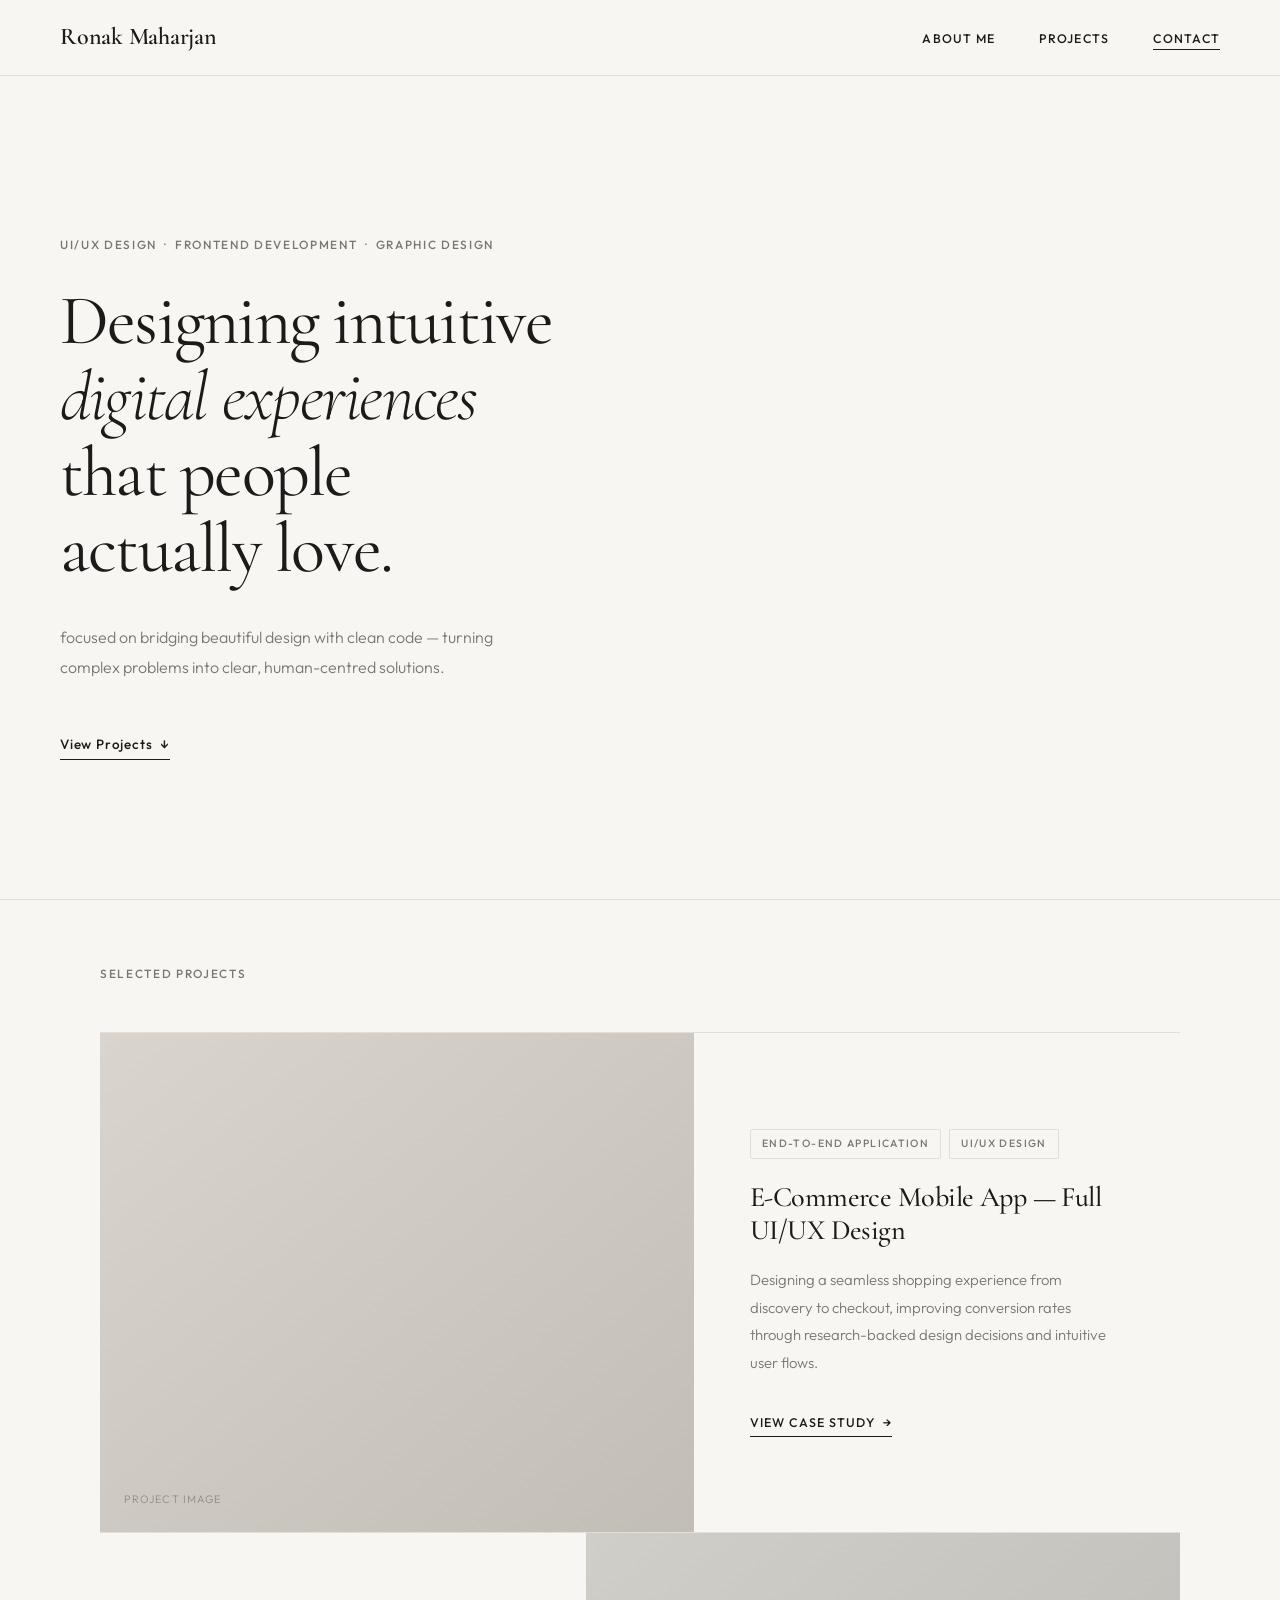
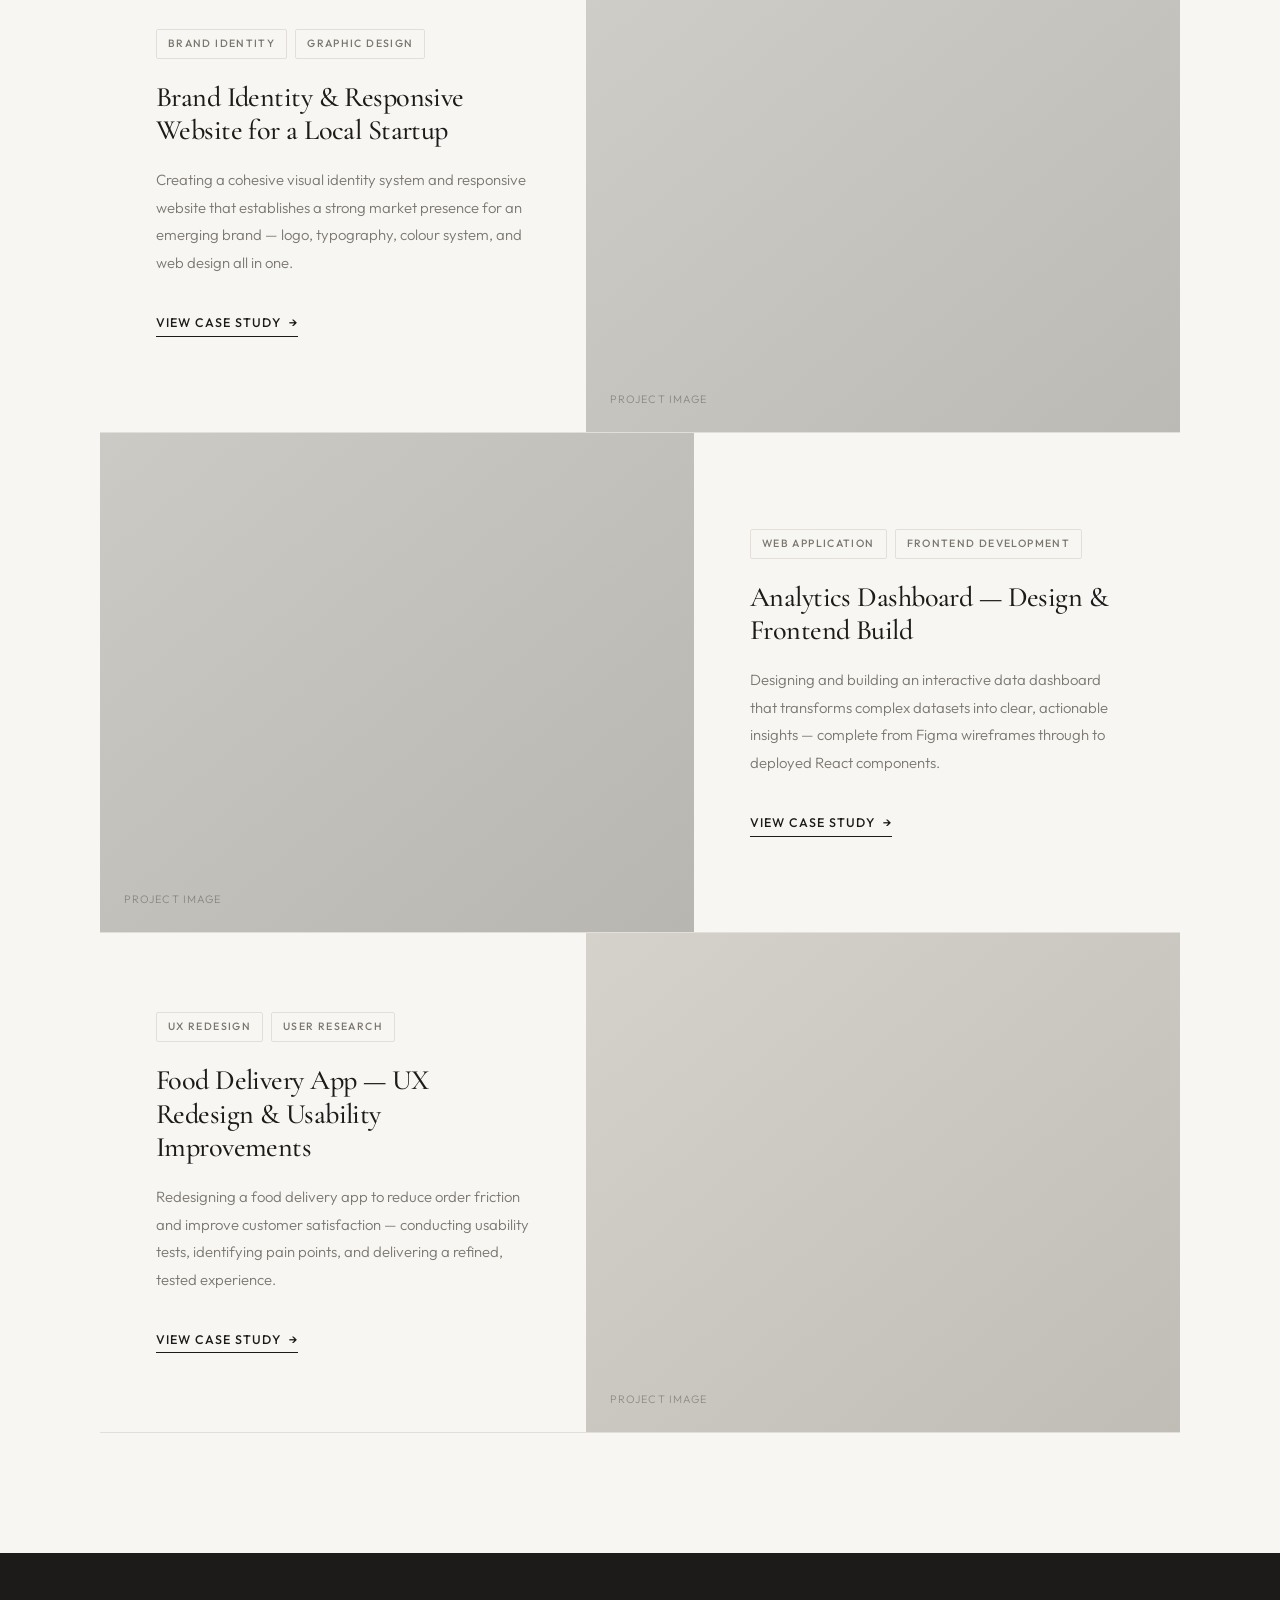
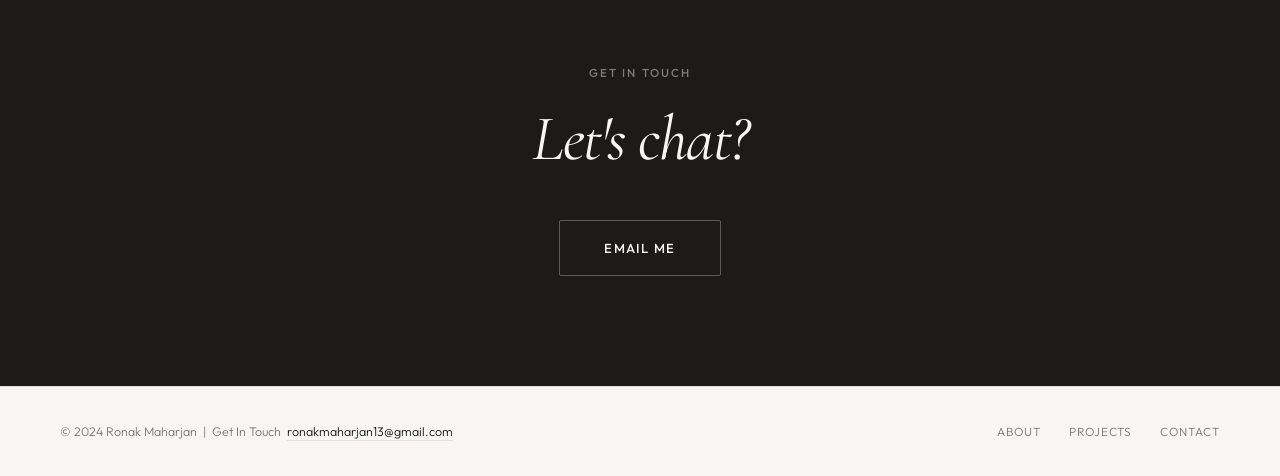
==== index.html @ 2ec07460 "Initial Commit" ====
<!DOCTYPE html>
<html lang="en">
<head>
  <meta charset="UTF-8" />
  <meta name="viewport" content="width=device-width, initial-scale=1.0" />
  <meta name="description" content="Portfolio of Ronak Maharjan — UI/UX Designer, Frontend Developer & Graphic Designer." />
  <title>Ronak Maharjan | UI/UX Designer & Frontend Developer</title>
  <link rel="preconnect" href="https://fonts.googleapis.com" />
  <link rel="preconnect" href="https://fonts.gstatic.com" crossorigin />
  <link href="https://fonts.googleapis.com/css2?family=Cormorant+Garamond:ital,wght@0,300;0,400;0,500;0,600;1,300;1,400;1,500&family=Outfit:wght@300;400;500;600&display=swap" rel="stylesheet" />
  <link rel="stylesheet" href="css/style.css" />
</head>
<body>

  <!-- NAVBAR -->
  <nav class="navbar">
    <a href="index.html" class="nav-logo">Ronak Maharjan</a>
    <ul class="nav-links">
      <li><a href="about.html">About Me</a></li>
      <li><a href="projects.html">Projects</a></li>
      <li><a href="mailto:ronakmaharjan13@gmail.com" class="nav-contact">Contact</a></li>
    </ul>
    <button class="hamburger" id="hamburger" aria-label="Toggle menu">
      <span></span><span></span><span></span>
    </button>
  </nav>

  <!-- MOBILE MENU -->
  <div class="mobile-menu" id="mobileMenu" role="dialog" aria-label="Navigation">
    <a href="about.html">About Me</a>
    <a href="projects.html">Projects</a>
    <a href="mailto:ronakmaharjan13@gmail.com">Contact</a>
  </div>

  <!-- HERO -->
  <section class="hero">
    <div class="hero-inner">
      <p class="hero-eyebrow">UI/UX Design &nbsp;·&nbsp; Frontend Development &nbsp;·&nbsp; Graphic Design</p>
      <h1 class="hero-title">
        Designing intuitive<br>
        <em>digital experiences</em><br>
        that people<br>
        actually love.
      </h1>
      <p class="hero-subtitle">
        focused on bridging beautiful design with clean code — turning complex problems into clear, human-centred solutions.
      </p>
      <a href="#projects" class="hero-cta">View Projects &nbsp;↓</a>
    </div>
  </section>

  <!-- PROJECTS -->
  <section class="projects-section" id="projects">
    <p class="section-label fade-up">Selected Projects</p>

    <!-- Project 1 -->
    <div class="project-card fade-up">
      <div class="project-image">
        <!-- REPLACE: <img src="assets/images/project-1.jpg" alt="E-Commerce App"> -->
        <div class="img-ph ph-1"><span>Project Image</span></div>
      </div>
      <div class="project-info">
        <ul class="project-tags">
          <li>End-to-End Application</li>
          <li>UI/UX Design</li>
        </ul>
        <h2><a href="#">E-Commerce Mobile App — Full UI/UX Design</a></h2>
        <p>Designing a seamless shopping experience from discovery to checkout, improving conversion rates through research-backed design decisions and intuitive user flows.</p>
        <a href="#" class="view-link">View Case Study &nbsp;→</a>
      </div>
    </div>

    <!-- Project 2 (reversed) -->
    <div class="project-card reverse fade-up">
      <div class="project-image">
        <!-- REPLACE: <img src="assets/images/project-2.jpg" alt="Brand Identity"> -->
        <div class="img-ph ph-2"><span>Project Image</span></div>
      </div>
      <div class="project-info">
        <ul class="project-tags">
          <li>Brand Identity</li>
          <li>Graphic Design</li>
        </ul>
        <h2><a href="#">Brand Identity &amp; Responsive Website for a Local Startup</a></h2>
        <p>Creating a cohesive visual identity system and responsive website that establishes a strong market presence for an emerging brand — logo, typography, colour system, and web design all in one.</p>
        <a href="#" class="view-link">View Case Study &nbsp;→</a>
      </div>
    </div>

    <!-- Project 3 -->
    <div class="project-card fade-up">
      <div class="project-image">
        <!-- REPLACE: <img src="assets/images/project-3.jpg" alt="Dashboard"> -->
        <div class="img-ph ph-3"><span>Project Image</span></div>
      </div>
      <div class="project-info">
        <ul class="project-tags">
          <li>Web Application</li>
          <li>Frontend Development</li>
        </ul>
        <h2><a href="#">Analytics Dashboard — Design &amp; Frontend Build</a></h2>
        <p>Designing and building an interactive data dashboard that transforms complex datasets into clear, actionable insights — complete from Figma wireframes through to deployed React components.</p>
        <a href="#" class="view-link">View Case Study &nbsp;→</a>
      </div>
    </div>

    <!-- Project 4 (reversed) -->
    <div class="project-card reverse fade-up">
      <div class="project-image">
        <!-- REPLACE: <img src="assets/images/project-4.jpg" alt="Food App"> -->
        <div class="img-ph ph-4"><span>Project Image</span></div>
      </div>
      <div class="project-info">
        <ul class="project-tags">
          <li>UX Redesign</li>
          <li>User Research</li>
        </ul>
        <h2><a href="#">Food Delivery App — UX Redesign &amp; Usability Improvements</a></h2>
        <p>Redesigning a food delivery app to reduce order friction and improve customer satisfaction — conducting usability tests, identifying pain points, and delivering a refined, tested experience.</p>
        <a href="#" class="view-link">View Case Study &nbsp;→</a>
      </div>
    </div>
  </section>

  <!-- LET'S CHAT -->
  <section class="chat-section">
    <p class="chat-eyebrow fade-up">Get In Touch</p>
    <h2 class="chat-heading fade-up">Let's chat?</h2>
    <a href="mailto:ronakmaharjan13@gmail.com" class="btn-chat fade-up">Email Me</a>
  </section>

  <!-- FOOTER -->
  <footer class="site-footer">
    <p>© 2024 Ronak Maharjan &nbsp;|&nbsp; Get In Touch &nbsp;<a href="mailto:ronakmaharjan13@gmail.com">ronakmaharjan13@gmail.com</a></p>
    <nav class="footer-nav" aria-label="Footer navigation">
      <a href="about.html">About</a>
      <a href="projects.html">Projects</a>
      <a href="mailto:ronakmaharjan13@gmail.com">Contact</a>
    </nav>
  </footer>

  <script src="js/main.js"></script>
</body>
</html>
---- css/style.css ----
/* ================================================================
   PORTFOLIO — Your Name | UI/UX Designer & Frontend Developer
   style.css
================================================================ */

/* ── CSS Variables ── */
:root {
  --bg:           #F8F6F3;
  --bg-alt:       #EFECE7;
  --text:         #1C1B19;
  --text-muted:   #7A776F;
  --border:       #E3DED7;
  --white:        #FFFFFF;

  --font-display: 'Cormorant Garamond', Georgia, serif;
  --font-body:    'Outfit', sans-serif;

  --nav-h:        76px;
  --max-w:        1200px;
  --section-gap:  120px;
  --ease:         cubic-bezier(0.25, 0.46, 0.45, 0.94);
  --transition:   0.35s cubic-bezier(0.25, 0.46, 0.45, 0.94);
}

/* ================================================================
   RESET & BASE
================================================================ */
*, *::before, *::after { margin: 0; padding: 0; box-sizing: border-box; }
html { scroll-behavior: smooth; font-size: 16px; }
body {
  background-color: var(--bg);
  color: var(--text);
  font-family: var(--font-body);
  font-weight: 300;
  line-height: 1.7;
  overflow-x: hidden;
  -webkit-font-smoothing: antialiased;
}
img { display: block; max-width: 100%; height: auto; }
a { color: inherit; text-decoration: none; }
ul { list-style: none; }
::selection { background: var(--text); color: var(--bg); }
::-webkit-scrollbar { width: 5px; }
::-webkit-scrollbar-track { background: var(--bg); }
::-webkit-scrollbar-thumb { background: var(--border); border-radius: 3px; }

/* ================================================================
   SCROLL ANIMATION CLASSES
================================================================ */
.fade-up {
  opacity: 0;
  transform: translateY(36px);
  transition: opacity 0.75s var(--ease), transform 0.75s var(--ease);
}
.fade-up.visible { opacity: 1; transform: translateY(0); }

.fade-in {
  opacity: 0;
  transition: opacity 0.85s ease;
}
.fade-in.visible { opacity: 1; }

/* Stagger delays for children */
.stagger > *:nth-child(1) { transition-delay: 0s; }
.stagger > *:nth-child(2) { transition-delay: 0.1s; }
.stagger > *:nth-child(3) { transition-delay: 0.2s; }
.stagger > *:nth-child(4) { transition-delay: 0.3s; }

/* ================================================================
   NAVBAR
================================================================ */
.navbar {
  position: fixed;
  top: 0; left: 0; right: 0;
  height: var(--nav-h);
  display: flex;
  align-items: center;
  justify-content: space-between;
  padding: 0 60px;
  background: rgba(248, 246, 243, 0.93);
  backdrop-filter: blur(14px);
  -webkit-backdrop-filter: blur(14px);
  border-bottom: 1px solid var(--border);
  z-index: 999;
  transition: box-shadow 0.3s;
}
.navbar.scrolled { box-shadow: 0 2px 28px rgba(0,0,0,0.05); }

.nav-logo {
  font-family: var(--font-display);
  font-size: 1.5rem;
  font-weight: 600;
  letter-spacing: -0.01em;
  color: var(--text);
  transition: opacity var(--transition);
}
.nav-logo:hover { opacity: 0.55; }

.nav-links {
  display: flex;
  align-items: center;
  gap: 44px;
}
.nav-links a {
  font-size: 0.775rem;
  font-weight: 500;
  letter-spacing: 0.1em;
  text-transform: uppercase;
  color: var(--text);
  position: relative;
  padding-bottom: 3px;
}
.nav-links a::after {
  content: '';
  position: absolute;
  bottom: 0; left: 0;
  width: 0; height: 1px;
  background: var(--text);
  transition: width var(--transition);
}
.nav-links a:hover::after,
.nav-links a.active::after { width: 100%; }

.nav-contact {
  border-bottom: 1px solid var(--text) !important;
}
.nav-contact::after { display: none !important; }
.nav-contact:hover { opacity: 0.55; }

/* Hamburger */
.hamburger {
  display: none;
  flex-direction: column;
  gap: 5px;
  background: none;
  border: none;
  cursor: pointer;
  padding: 6px;
  z-index: 1001;
}
.hamburger span {
  display: block;
  width: 24px; height: 1.5px;
  background: var(--text);
  transition: var(--transition);
  transform-origin: center;
}
.hamburger.open span:nth-child(1) { transform: translateY(6.5px) rotate(45deg); }
.hamburger.open span:nth-child(2) { opacity: 0; transform: scaleX(0); }
.hamburger.open span:nth-child(3) { transform: translateY(-6.5px) rotate(-45deg); }

/* Mobile Menu */
.mobile-menu {
  position: fixed;
  top: var(--nav-h); left: 0; right: 0; bottom: 0;
  background: var(--bg);
  display: flex;
  align-items: center;
  justify-content: center;
  flex-direction: column;
  gap: 32px;
  z-index: 998;
  opacity: 0;
  pointer-events: none;
  transform: translateY(-10px);
  transition: opacity 0.3s, transform 0.3s;
}
.mobile-menu.open { opacity: 1; pointer-events: all; transform: translateY(0); }
.mobile-menu a {
  font-family: var(--font-display);
  font-size: 2.6rem;
  font-weight: 500;
  color: var(--text);
  letter-spacing: -0.02em;
  transition: opacity var(--transition);
}
.mobile-menu a:hover { opacity: 0.35; }

/* ================================================================
   HOME — HERO
================================================================ */
.hero {
  min-height: 100vh;
  padding-top: var(--nav-h);
  display: flex;
  align-items: center;
  padding-left: 60px;
  padding-right: 60px;
  border-bottom: 1px solid var(--border);
}
.hero-inner {
  max-width: var(--max-w);
  width: 100%;
  margin: 0 auto;
  padding: 80px 0 60px;
}
.hero-eyebrow {
  font-size: 0.74rem;
  font-weight: 500;
  letter-spacing: 0.14em;
  text-transform: uppercase;
  color: var(--text-muted);
  margin-bottom: 28px;
  opacity: 0;
  animation: heroIn 0.85s 0.1s forwards;
}
.hero-title {
  font-family: var(--font-display);
  font-size: clamp(2.8rem, 5.5vw, 5.2rem);
  font-weight: 400;
  line-height: 1.08;
  letter-spacing: -0.025em;
  color: var(--text);
  margin-bottom: 36px;
  max-width: 840px;
  opacity: 0;
  animation: heroIn 0.9s 0.25s forwards;
}
.hero-title em { font-style: italic; font-weight: 300; }

.hero-subtitle {
  font-size: 1rem;
  font-weight: 300;
  color: var(--text-muted);
  max-width: 460px;
  line-height: 1.85;
  margin-bottom: 48px;
  opacity: 0;
  animation: heroIn 0.9s 0.42s forwards;
}
.hero-cta {
  display: inline-flex;
  align-items: center;
  gap: 10px;
  font-size: 0.84rem;
  font-weight: 500;
  letter-spacing: 0.06em;
  color: var(--text);
  border-bottom: 1px solid var(--text);
  padding-bottom: 3px;
  transition: gap var(--transition), opacity var(--transition);
  opacity: 0;
  animation: heroIn 0.9s 0.58s forwards;
}
.hero-cta:hover { gap: 20px; opacity: 0.5; }

@keyframes heroIn {
  from { opacity: 0; transform: translateY(22px); }
  to   { opacity: 1; transform: translateY(0); }
}

/* ================================================================
   PROJECTS SECTION  (used on index + projects page)
================================================================ */
.projects-section {
  max-width: var(--max-w);
  margin: 0 auto;
  padding: 0 60px var(--section-gap);
}
.section-label {
  font-size: 0.74rem;
  font-weight: 500;
  letter-spacing: 0.14em;
  text-transform: uppercase;
  color: var(--text-muted);
  padding: 64px 0 48px;
  border-bottom: 1px solid var(--border);
}

/* ── Project Card ── */
.project-card {
  display: grid;
  grid-template-columns: 55% 45%;
  border-bottom: 1px solid var(--border);
  min-height: 500px;
}
.project-card.reverse {
  grid-template-columns: 45% 55%;
}
.project-card.reverse .project-image { order: 2; }
.project-card.reverse .project-info  { order: 1; }

.project-image {
  overflow: hidden;
  position: relative;
}
.project-image img {
  width: 100%;
  height: 100%;
  object-fit: cover;
  transition: transform 0.9s var(--ease);
}
.project-card:hover .project-image img { transform: scale(1.05); }

/* Placeholder gradient blocks (replace with real images) */
.img-ph {
  width: 100%; height: 100%;
  min-height: 480px;
  display: flex;
  align-items: flex-end;
  padding: 24px;
}
.img-ph span {
  font-size: 0.68rem;
  letter-spacing: 0.1em;
  text-transform: uppercase;
  color: rgba(28,27,25,0.35);
}
.ph-1 { background: linear-gradient(140deg, #D9D5CE 0%, #C2BDB5 100%); }
.ph-2 { background: linear-gradient(140deg, #D0CEC9 0%, #BCBAB4 100%); }
.ph-3 { background: linear-gradient(140deg, #CCCAC5 0%, #B8B6B0 100%); }
.ph-4 { background: linear-gradient(140deg, #D5D1CB 0%, #C0BCB6 100%); }

.project-info {
  padding: 64px 56px;
  display: flex;
  flex-direction: column;
  justify-content: center;
}
.project-tags {
  display: flex;
  flex-wrap: wrap;
  gap: 8px;
  margin-bottom: 22px;
}
.project-tags li {
  font-size: 0.66rem;
  font-weight: 500;
  letter-spacing: 0.13em;
  text-transform: uppercase;
  color: var(--text-muted);
  border: 1px solid var(--border);
  padding: 5px 11px;
  border-radius: 2px;
}
.project-info h2 {
  font-family: var(--font-display);
  font-size: clamp(1.45rem, 2.2vw, 2rem);
  font-weight: 500;
  line-height: 1.2;
  letter-spacing: -0.02em;
  margin-bottom: 18px;
}
.project-info h2 a { transition: opacity var(--transition); }
.project-info h2 a:hover { opacity: 0.45; }
.project-info p {
  font-size: 0.93rem;
  font-weight: 300;
  color: var(--text-muted);
  line-height: 1.85;
  margin-bottom: 36px;
  max-width: 380px;
}
.view-link {
  display: inline-flex;
  align-items: center;
  gap: 8px;
  font-size: 0.78rem;
  font-weight: 500;
  letter-spacing: 0.08em;
  text-transform: uppercase;
  color: var(--text);
  border-bottom: 1px solid var(--text);
  padding-bottom: 2px;
  width: fit-content;
  transition: gap var(--transition), opacity var(--transition);
}
.view-link:hover { gap: 18px; opacity: 0.5; }

/* ================================================================
   ABOUT PAGE
================================================================ */
.about-hero {
  min-height: 80vh;
  padding-top: var(--nav-h);
  display: flex;
  align-items: center;
  border-bottom: 1px solid var(--border);
  overflow: hidden;
}
.about-hero-inner {
  max-width: var(--max-w);
  width: 100%;
  margin: 0 auto;
  padding: 80px 60px;
  display: grid;
  grid-template-columns: 1fr 360px;
  gap: 80px;
  align-items: center;
}
.about-headline {
  font-family: var(--font-display);
  font-size: clamp(2.2rem, 4vw, 3.8rem);
  font-weight: 400;
  line-height: 1.15;
  letter-spacing: -0.025em;
  max-width: 600px;
  opacity: 0;
  animation: heroIn 0.9s 0.2s forwards;
}
.about-headline em { font-style: italic; font-weight: 300; }

.about-portrait {
  opacity: 0;
  animation: heroIn 0.9s 0.4s forwards;
}
.portrait-img {
  width: 100%;
  object-fit: cover;
  border-radius: 10px;
}
.portrait-ph {
  width: 100%;
  background: linear-gradient(155deg, #D5D1CB 0%, #C0BCBA 55%, #B4B0AE 100%);
  border-radius: 20px;
  display: flex;
  align-items: flex-end;
  padding: 20px;
}
.portrait-ph span {
  font-size: 0.68rem;
  letter-spacing: 0.1em;
  text-transform: uppercase;
  color: rgba(28,27,25,0.35);
}

/* About content */
.about-body {
  max-width: var(--max-w);
  margin: 0 auto;
  padding: 0 60px;
}
.about-row {
  display: grid;
  grid-template-columns: 1.1fr 0.9fr;
  gap: 0;
  border-bottom: 1px solid var(--border);
}
.about-col {
  padding: 68px 0;
}
.about-col + .about-col {
  padding-left: 72px;
  border-left: 1px solid var(--border);
}

.col-label {
  font-size: 0.72rem;
  font-weight: 500;
  letter-spacing: 0.14em;
  text-transform: uppercase;
  color: var(--text-muted);
  margin-bottom: 30px;
}
.bio-text p {
  font-size: 0.98rem;
  font-weight: 300;
  line-height: 1.9;
  color: var(--text);
  margin-bottom: 18px;
  justify-content:center;
}
.bio-text p:last-child { margin-bottom: 0; }

/* Skills list */
.skill-list li {
  font-size: 0.93rem;
  font-weight: 300;
  padding: 12px 0;
  border-bottom: 1px solid var(--border);
  display: flex;
  align-items: center;
  gap: 12px;
  color: var(--text);
}
.skill-list li:last-child { border-bottom: none; }
.skill-list li::before {
  content: '';
  width: 4px; height: 4px;
  border-radius: 50%;
  background: var(--text-muted);
  flex-shrink: 0;
}

/* Tools list */
.tools-list li {
  font-size: 0.93rem;
  font-weight: 300;
  padding: 12px 0;
  border-bottom: 1px solid var(--border);
  color: var(--text);
}
.tools-list li:last-child { border-bottom: none; }

/* Education */
.edu-table { width: 100%; border-collapse: collapse; }
.edu-table tr { border-bottom: 1px solid var(--border); }
.edu-table tr:last-child { border-bottom: none; }
.edu-table td {
  padding: 18px 0;
  font-size: 0.9rem;
  font-weight: 300;
  vertical-align: top;
  line-height: 1.55;
}
.edu-table td:first-child {
  font-weight: 500;
  width: 58%;
  padding-right: 20px;
}
.edu-table td:last-child { color: var(--text-muted); }

/* Resume CTA */
.resume-cta {
  padding: 60px 0 80px;
  border-bottom: 1px solid var(--border);
}
.btn-primary {
  display: inline-block;
  padding: 14px 34px;
  background: var(--text);
  color: var(--bg);
  font-size: 0.8rem;
  font-weight: 500;
  letter-spacing: 0.09em;
  text-transform: uppercase;
  border-radius: 2px;
  transition: background var(--transition), transform 0.2s;
}
.btn-primary:hover { background: #3A3835; transform: translateY(-1px); }

.btn-outline {
  display: inline-block;
  padding: 14px 34px;
  border: 1px solid var(--text);
  color: var(--text);
  font-size: 0.8rem;
  font-weight: 500;
  letter-spacing: 0.09em;
  text-transform: uppercase;
  border-radius: 2px;
  margin-left: 14px;
  transition: background var(--transition), color var(--transition), transform 0.2s;
}
.btn-outline:hover { background: var(--text); color: var(--bg); transform: translateY(-1px); }

/* ================================================================
   LET'S CHAT SECTION
================================================================ */
.chat-section {
  background: var(--text);
  color: var(--bg);
  text-align: center;
  padding: 110px 60px;
}
.chat-eyebrow {
  font-size: 0.72rem;
  font-weight: 500;
  letter-spacing: 0.18em;
  text-transform: uppercase;
  color: rgba(248,246,243,0.45);
  margin-bottom: 22px;
}
.chat-heading {
  font-family: var(--font-display);
  font-size: clamp(2.6rem, 5vw, 5rem);
  font-weight: 400;
  letter-spacing: -0.02em;
  font-style: italic;
  line-height: 1.05;
  margin-bottom: 48px;
}
.btn-chat {
  display: inline-block;
  padding: 16px 44px;
  border: 1px solid rgba(248,246,243,0.3);
  color: var(--bg);
  font-size: 0.82rem;
  font-weight: 500;
  letter-spacing: 0.1em;
  text-transform: uppercase;
  border-radius: 2px;
  transition: background 0.3s, border-color 0.3s, transform 0.2s;
}
.btn-chat:hover {
  background: rgba(248,246,243,0.1);
  border-color: var(--bg);
  transform: translateY(-1px);
}

/* ================================================================
   PROJECTS PAGE HERO
================================================================ */
.page-hero {
  padding-top: var(--nav-h);
  border-bottom: 1px solid var(--border);
}
.page-hero-inner {
  max-width: var(--max-w);
  margin: 0 auto;
  padding: 80px 60px 64px;
}
.page-hero h1 {
  font-family: var(--font-display);
  font-size: clamp(2.8rem, 5vw, 4.8rem);
  font-weight: 400;
  letter-spacing: -0.025em;
  line-height: 1.08;
  opacity: 0;
  animation: heroIn 0.9s 0.2s forwards;
}
.page-hero h1 em { font-style: italic; font-weight: 300; }
.page-hero p {
  font-size: 0.98rem;
  font-weight: 300;
  color: var(--text-muted);
  margin-top: 22px;
  max-width: 480px;
  line-height: 1.8;
  opacity: 0;
  animation: heroIn 0.9s 0.37s forwards;
}

/* ================================================================
   FOOTER
================================================================ */
.site-footer {
  border-top: 1px solid var(--border);
  padding: 34px 60px;
  display: flex;
  align-items: center;
  justify-content: space-between;
  flex-wrap: wrap;
  gap: 14px;
}
.site-footer p {
  font-size: 0.78rem;
  font-weight: 300;
  color: var(--text-muted);
}
.site-footer a {
  color: var(--text);
  border-bottom: 1px solid var(--border);
  padding-bottom: 1px;
  transition: border-color var(--transition), opacity var(--transition);
}
.site-footer a:hover { border-color: var(--text); opacity: 0.65; }
.footer-nav { display: flex; gap: 28px; }
.footer-nav a {
  font-size: 0.74rem;
  letter-spacing: 0.08em;
  text-transform: uppercase;
  color: var(--text-muted);
  border-bottom: none;
  padding-bottom: 0;
  transition: color var(--transition);
}
.footer-nav a:hover { color: var(--text); opacity: 1; }

/* ================================================================
   RESPONSIVE — Tablet  ≤960px
================================================================ */
@media (max-width: 960px) {
  .navbar { padding: 0 36px; }
  .nav-links { display: none; }
  .hamburger { display: flex; }

  .hero { padding: 0 36px; }
  .hero-inner { padding: 60px 0 44px; }

  .about-hero-inner {
    grid-template-columns: 1fr;
    gap: 44px;
    padding: 60px 36px;
  }
  .about-portrait { max-width: 300px; }

  .about-body { padding: 0 36px; }
  .about-row { grid-template-columns: 1fr; }
  .about-col + .about-col { padding-left: 0; border-left: none; border-top: 1px solid var(--border); }

  .projects-section { padding: 0 36px var(--section-gap); }
  .page-hero-inner { padding: 60px 36px 52px; }

  .project-card,
  .project-card.reverse {
    grid-template-columns: 1fr;
  }
  .project-card.reverse .project-image { order: 0; }
  .project-card.reverse .project-info  { order: 1; }

  .project-image { min-height: 300px; }
  .img-ph { min-height: 300px; }
  .project-info { padding: 44px 36px; }

  .chat-section { padding: 80px 36px; }
  .site-footer { padding: 28px 36px; }
  .resume-cta { padding: 48px 0 64px; }
}

/* ================================================================
   RESPONSIVE — Mobile  ≤560px
================================================================ */
@media (max-width: 560px) {
  :root { --section-gap: 80px; }

  .navbar { padding: 0 22px; }
  .hero { padding: 0 22px; }
  .about-hero-inner { padding: 44px 22px; }
  .about-body { padding: 0 22px; }
  .projects-section { padding: 0 22px var(--section-gap); }
  .page-hero-inner { padding: 44px 22px 40px; }
  .project-info { padding: 36px 22px; }
  .chat-section { padding: 60px 22px; }
  .site-footer { padding: 22px; flex-direction: column; align-items: flex-start; }

  .btn-outline { margin-left: 0; margin-top: 12px; display: block; text-align: center; }
  .edu-table td:first-child { width: 52%; }
}
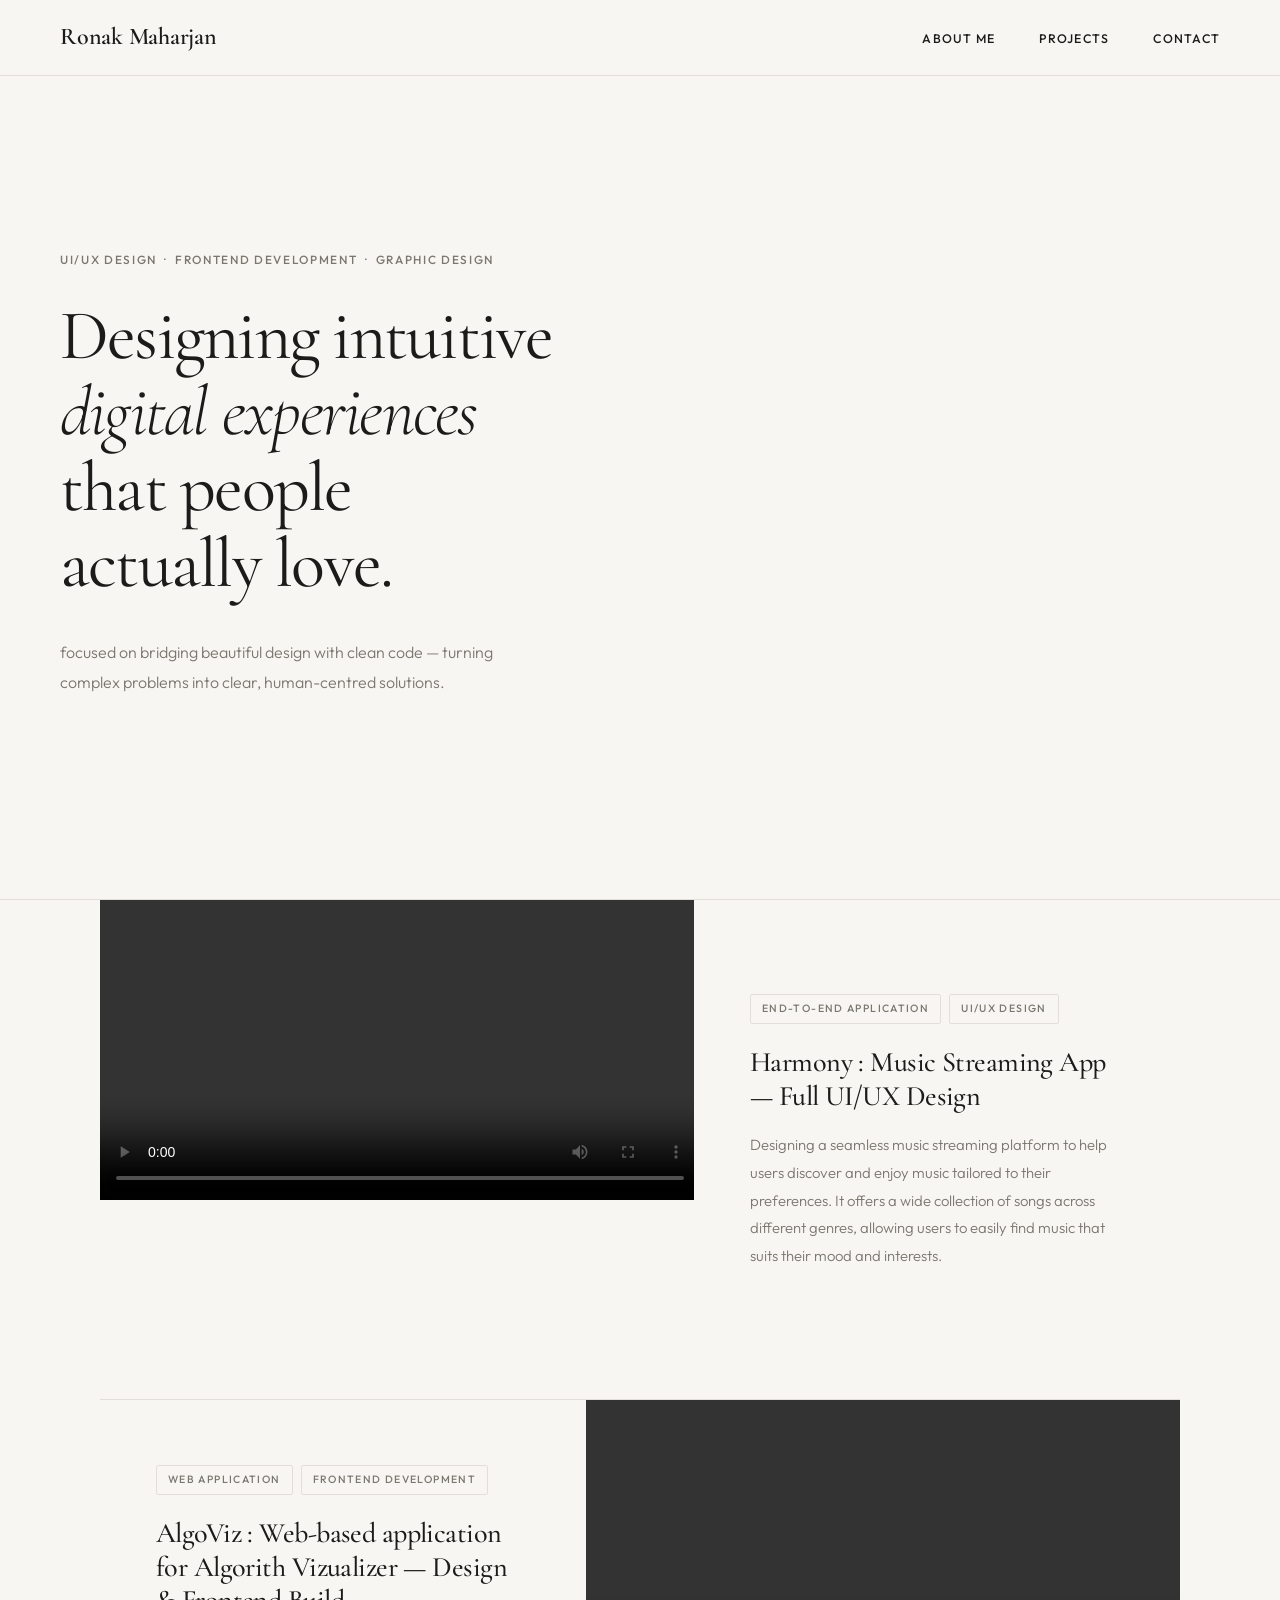
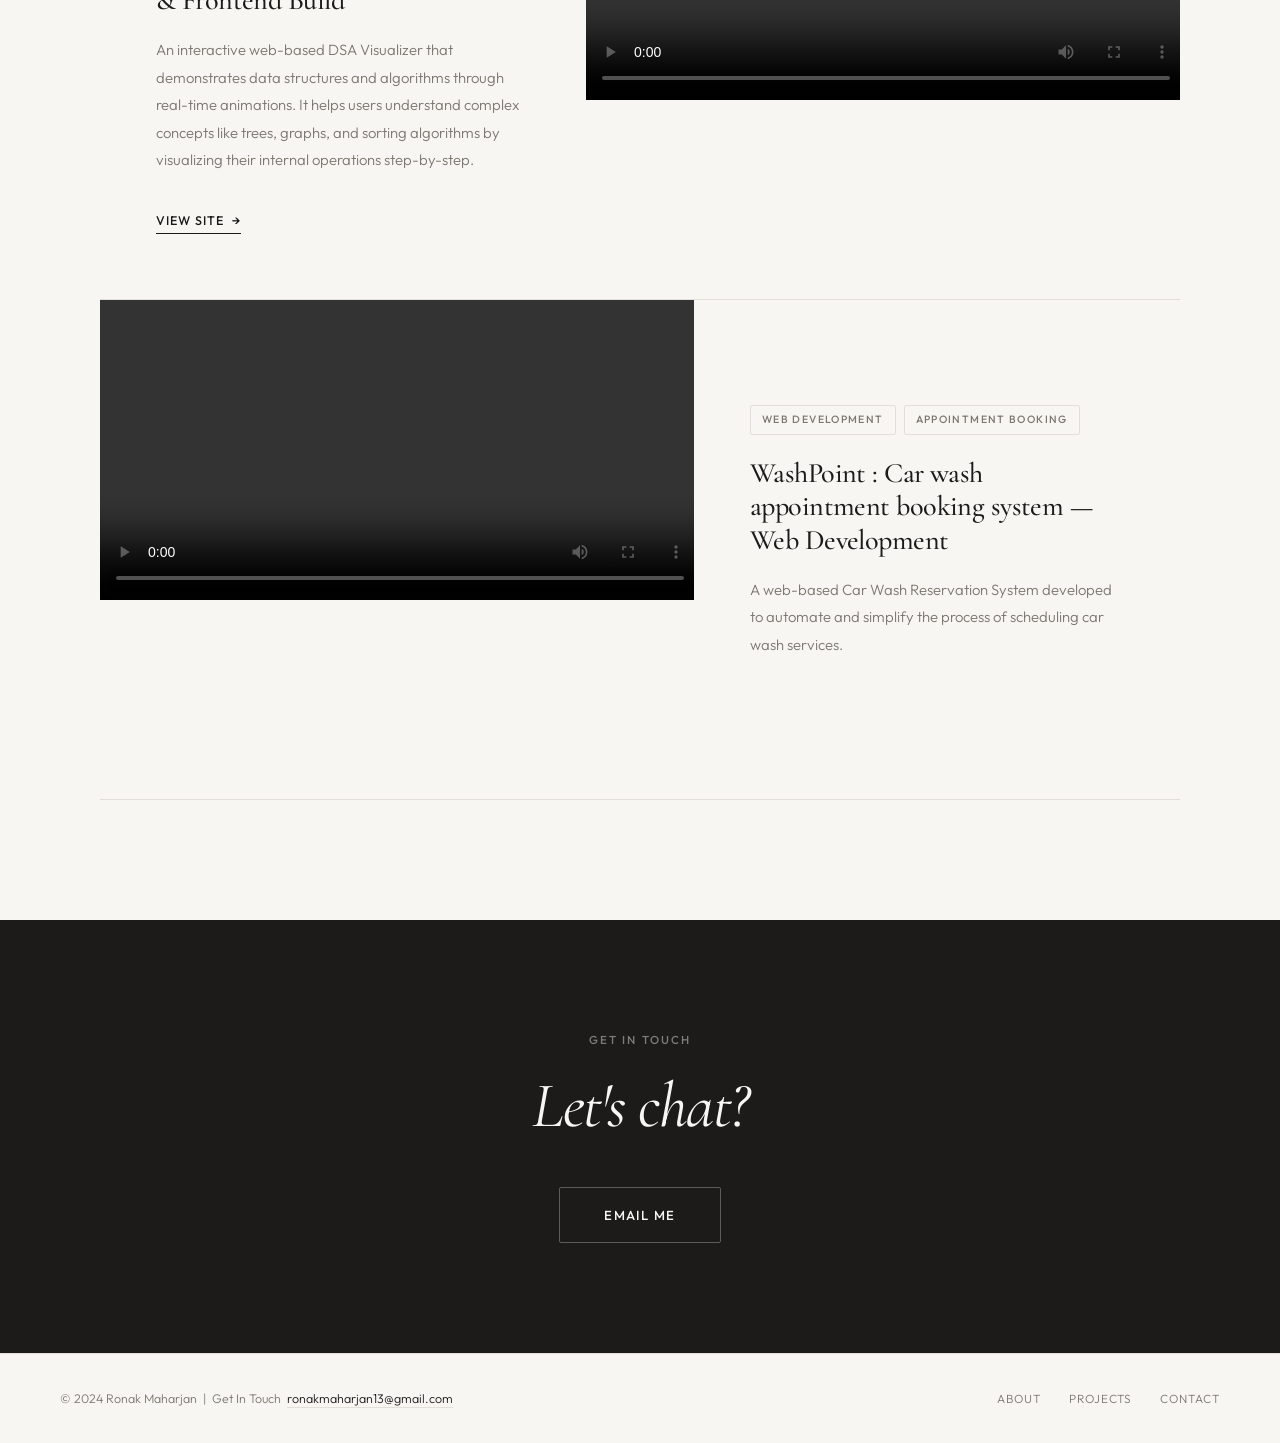
==== commit db58212a: "updated index, project and about (nav, project list)" ====
--- a/index.html
+++ b/index.html
@@ -18,7 +18,7 @@
     <ul class="nav-links">
       <li><a href="about.html">About Me</a></li>
       <li><a href="projects.html">Projects</a></li>
-      <li><a href="mailto:ronakmaharjan13@gmail.com" class="nav-contact">Contact</a></li>
+      <li><a href="mailto:ronakmaharjan13@gmail.com" class="">Contact</a></li>
     </ul>
     <button class="hamburger" id="hamburger" aria-label="Toggle menu">
       <span></span><span></span><span></span>
@@ -45,28 +45,40 @@
       <p class="hero-subtitle">
         focused on bridging beautiful design with clean code — turning complex problems into clear, human-centred solutions.
       </p>
-      <a href="#projects" class="hero-cta">View Projects &nbsp;↓</a>
+      <!-- <a href="#projects" class="hero-cta">View Projects &nbsp;↓</a> -->
     </div>
   </section>
 
   <!-- PROJECTS -->
   <section class="projects-section" id="projects">
-    <p class="section-label fade-up">Selected Projects</p>
 
     <!-- Project 1 -->
     <div class="project-card fade-up">
       <div class="project-image">
-        <!-- REPLACE: <img src="assets/images/project-1.jpg" alt="E-Commerce App"> -->
-        <div class="img-ph ph-1"><span>Project Image</span></div>
+        <!-- REPLACE: -->
+        <div class="">
+
+          <!-- <span><img src="assets/images/harmonyCover.png" alt="Harmony App"> </span>-->
+          
+          <video width="600" controls>
+            <source src="assets/videos/Project Harmony.mp4" type="video/mp4">
+            Your browser does not support the video tag.
+          </video>
+        </div> 
       </div>
       <div class="project-info">
         <ul class="project-tags">
           <li>End-to-End Application</li>
           <li>UI/UX Design</li>
         </ul>
-        <h2><a href="#">E-Commerce Mobile App — Full UI/UX Design</a></h2>
-        <p>Designing a seamless shopping experience from discovery to checkout, improving conversion rates through research-backed design decisions and intuitive user flows.</p>
-        <a href="#" class="view-link">View Case Study &nbsp;→</a>
+        <h2><a href="#">Harmony : Music Streaming App — Full UI/UX Design</a></h2>
+        <p>Designing a seamless music streaming platform to help users discover and enjoy 
+          music tailored to their preferences. It offers a wide collection of songs across 
+          different genres, allowing users to easily find music that suits their mood and 
+          interests.</p>
+
+        <!-- <a href="#" class="view-link">View Case Study &nbsp;→</a> -->
+      
       </div>
     </div>
 
@@ -74,40 +86,55 @@
     <div class="project-card reverse fade-up">
       <div class="project-image">
         <!-- REPLACE: <img src="assets/images/project-2.jpg" alt="Brand Identity"> -->
-        <div class="img-ph ph-2"><span>Project Image</span></div>
-      </div>
-      <div class="project-info">
-        <ul class="project-tags">
-          <li>Brand Identity</li>
-          <li>Graphic Design</li>
-        </ul>
-        <h2><a href="#">Brand Identity &amp; Responsive Website for a Local Startup</a></h2>
-        <p>Creating a cohesive visual identity system and responsive website that establishes a strong market presence for an emerging brand — logo, typography, colour system, and web design all in one.</p>
-        <a href="#" class="view-link">View Case Study &nbsp;→</a>
-      </div>
-    </div>
-
-    <!-- Project 3 -->
-    <div class="project-card fade-up">
-      <div class="project-image">
-        <!-- REPLACE: <img src="assets/images/project-3.jpg" alt="Dashboard"> -->
-        <div class="img-ph ph-3"><span>Project Image</span></div>
+        <div class="">
+          <video width="600" controls>
+            <source src="assets/videos/AlgoViz.mp4" type="video/mp4">
+            Your browser does not support the video tag.
+          </video>
+        </div>
       </div>
       <div class="project-info">
         <ul class="project-tags">
           <li>Web Application</li>
           <li>Frontend Development</li>
         </ul>
-        <h2><a href="#">Analytics Dashboard — Design &amp; Frontend Build</a></h2>
-        <p>Designing and building an interactive data dashboard that transforms complex datasets into clear, actionable insights — complete from Figma wireframes through to deployed React components.</p>
-        <a href="#" class="view-link">View Case Study &nbsp;→</a>
+        <h2><a href="#">AlgoViz : Web-based application for Algorith Vizualizer — Design &amp; Frontend Build</a></h2>
+        <p>An interactive web-based DSA Visualizer that demonstrates data structures 
+          and algorithms through real-time animations. It helps users understand 
+          complex concepts like trees, graphs, and sorting algorithms by visualizing 
+          their internal operations step-by-step.</p>
+        <a href="https://dsa-visualizer-1-a398.onrender.com" class="view-link">View Site &nbsp;→</a>
+
+      </div>
+    </div>
+
+    <!-- Project 3 -->
+    <!-- REPLACE: <img src="assets/images/project-3.jpg" alt="Dashboard"> -->
+    
+    <div class="project-card fade-up">
+      <div class="project-image">
+        <div class="">
+          <video width="600" controls>
+            <source src="assets/videos/WashPoint.mp4" type="video/mp4">
+            Your browser does not support the video tag.
+          </video></div>
+      </div>
+      <div class="project-info">
+        <ul class="project-tags">
+          <li>Web Development</li>
+          <li>Appointment Booking</li>
+        </ul>
+        <h2><a href="#">WashPoint : Car wash appointment booking system — Web Development</a></h2>
+        <p>A web-based Car Wash Reservation System developed to automate 
+          and simplify the process of scheduling car wash services. </p>
+        <!-- <a href="" class="view-link">View Site &nbsp;→</a> -->
       </div>
     </div>
 
     <!-- Project 4 (reversed) -->
-    <div class="project-card reverse fade-up">
+    <!-- REPLACE: <img src="assets/images/project-4.jpg" alt="Food App"> -->
+    <!-- <div class="project-card reverse fade-up">
       <div class="project-image">
-        <!-- REPLACE: <img src="assets/images/project-4.jpg" alt="Food App"> -->
         <div class="img-ph ph-4"><span>Project Image</span></div>
       </div>
       <div class="project-info">
@@ -119,7 +146,7 @@
         <p>Redesigning a food delivery app to reduce order friction and improve customer satisfaction — conducting usability tests, identifying pain points, and delivering a refined, tested experience.</p>
         <a href="#" class="view-link">View Case Study &nbsp;→</a>
       </div>
-    </div>
+    </div> -->
   </section>
 
   <!-- LET'S CHAT -->
--- a/css/style.css
+++ b/css/style.css
@@ -283,6 +283,7 @@
 .project-image {
   overflow: hidden;
   position: relative;
+  alignment-self:center;
 }
 .project-image img {
   width: 100%;
